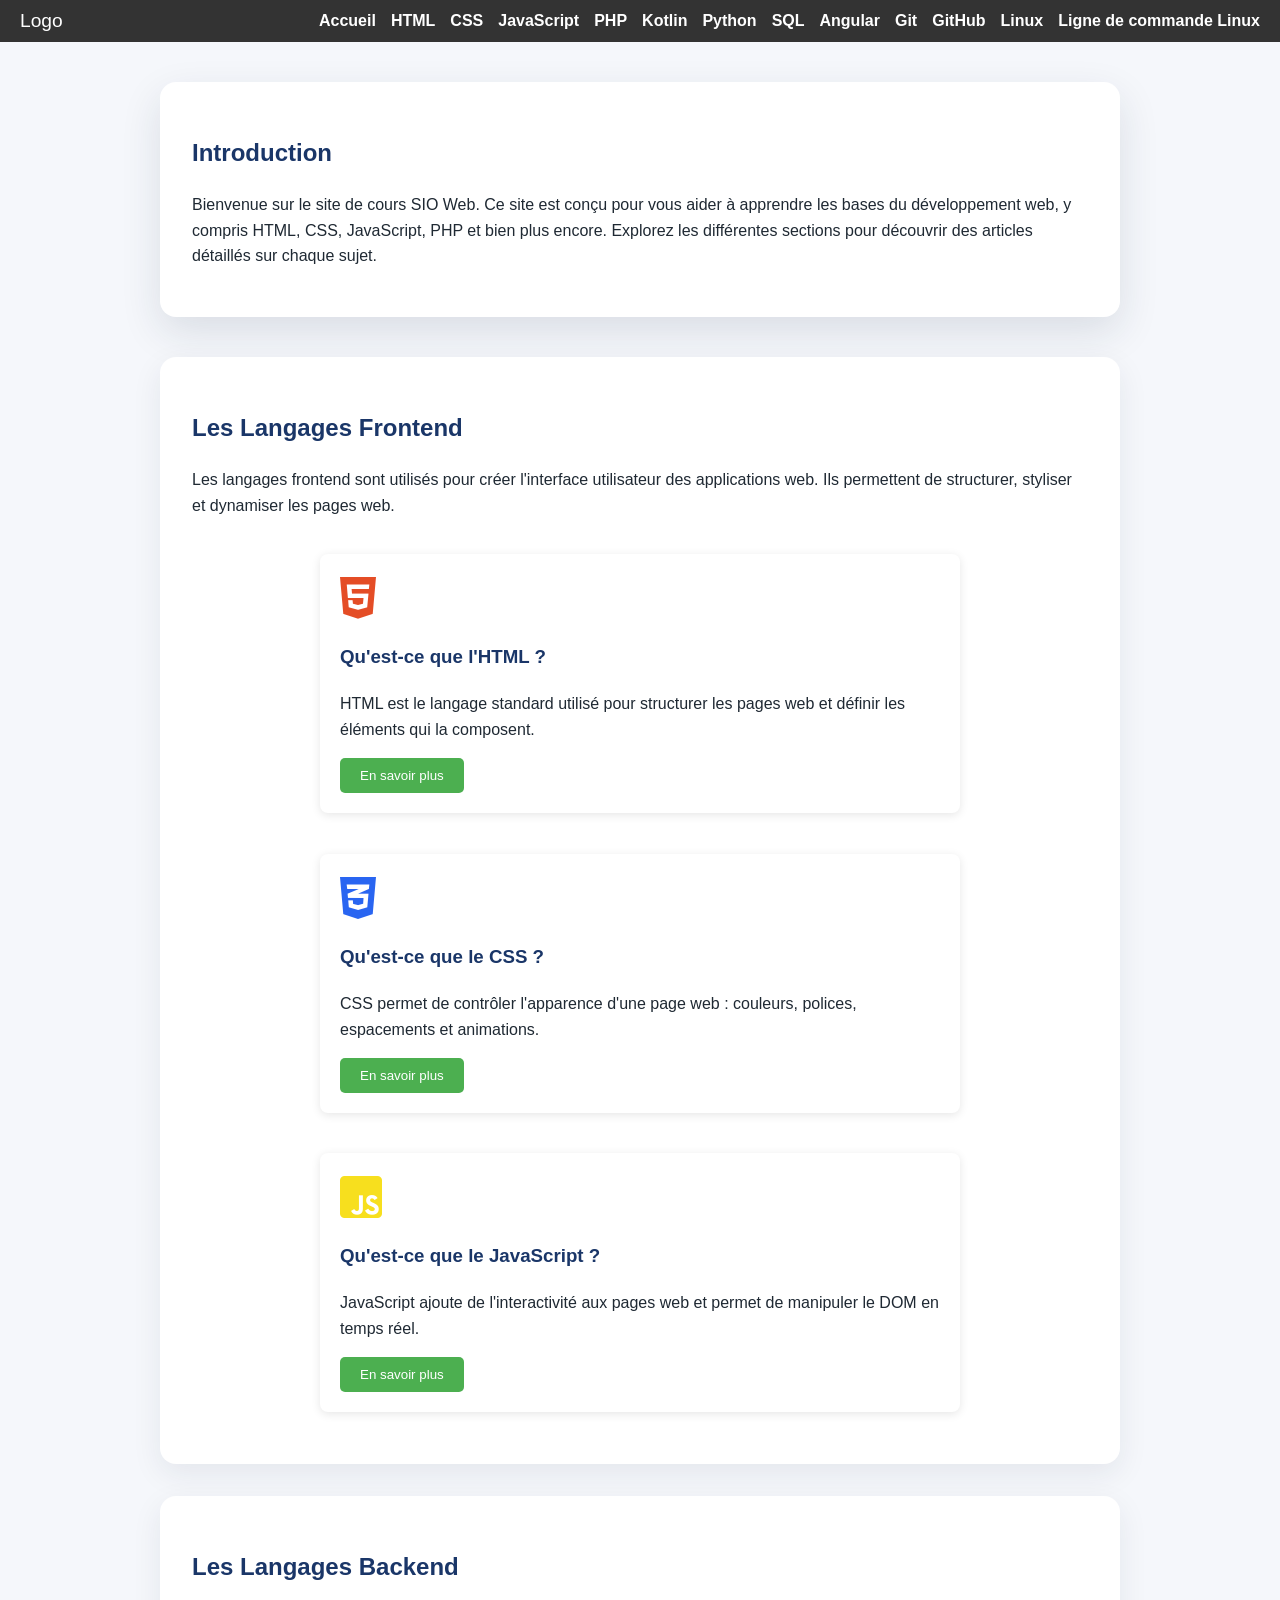
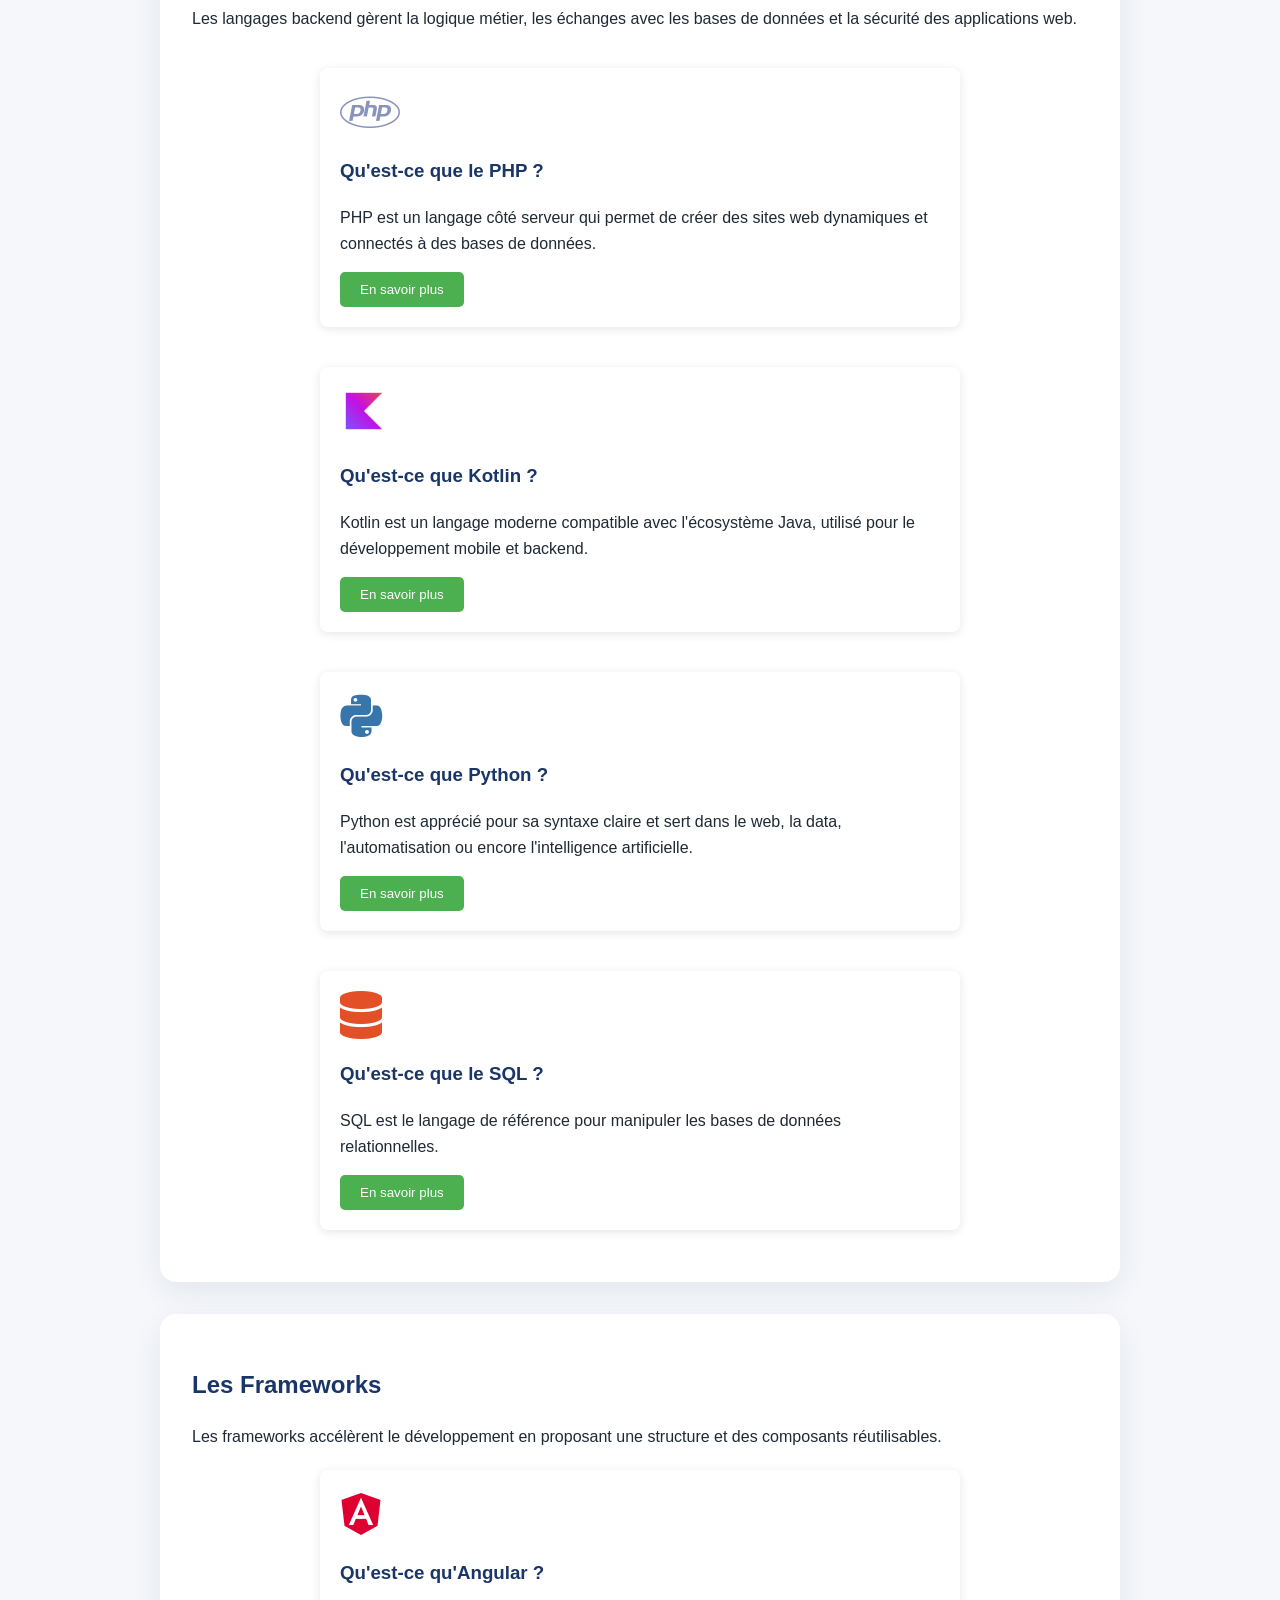
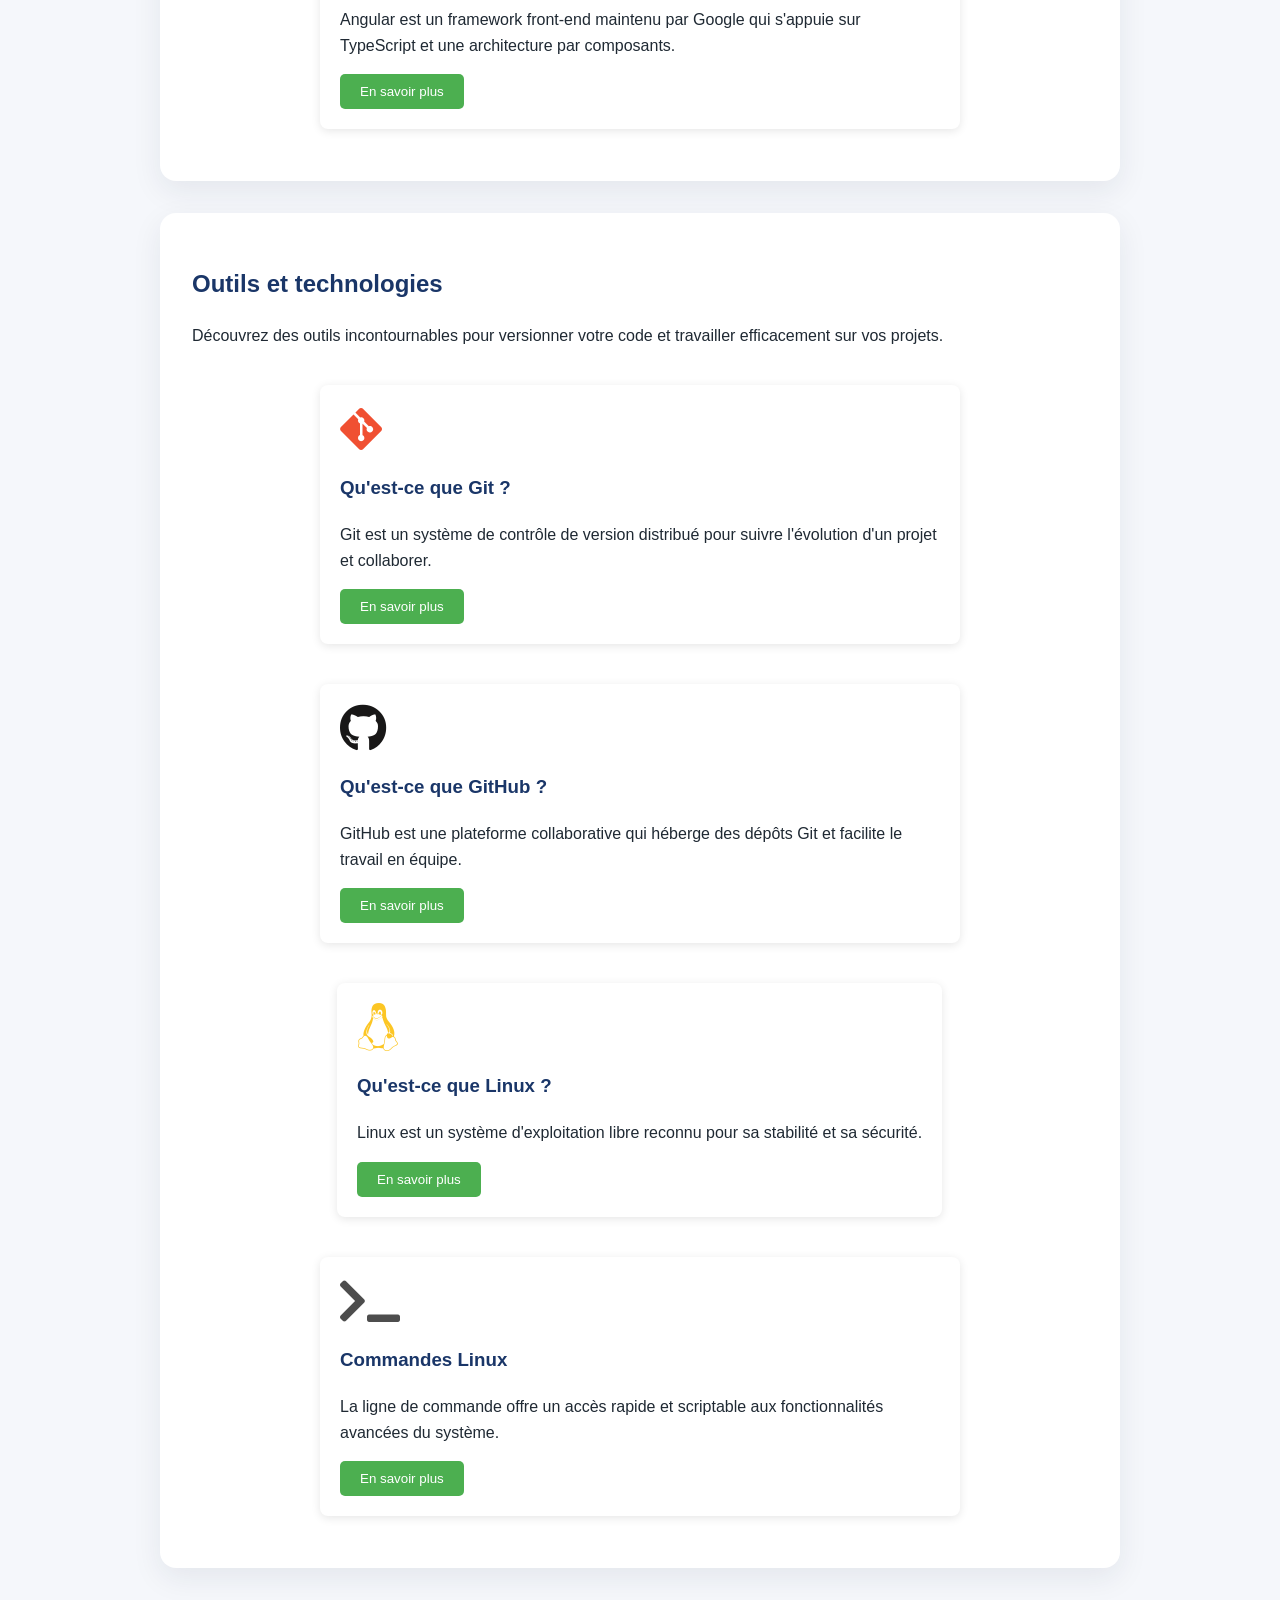
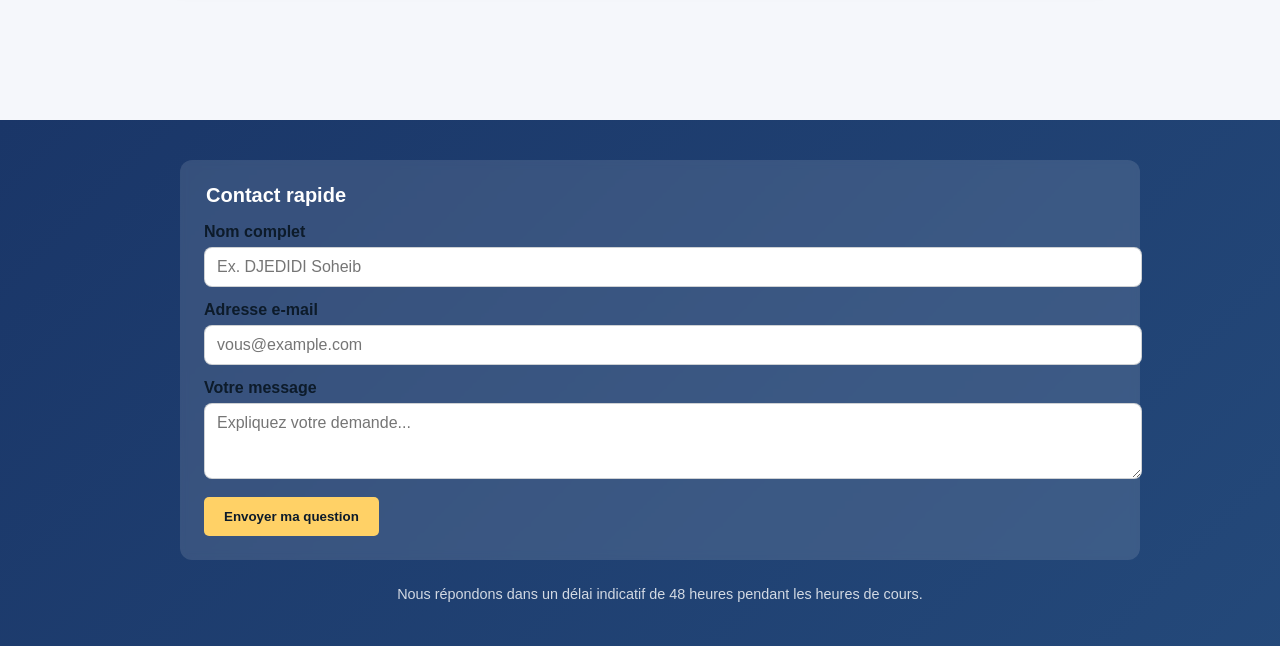
==== index.html @ b5a5aa94 "Add files via upload" ====
<!DOCTYPE html>

<html lang="fr">
  <head>
    <!-- commentaires en html : avec win CTRL + / en linux CTRL+SHIFT+/ (/ à droite de la barre d'espace)-->
    <!--
    le header: 
    Ce composant représente l'en-tête principal de l'application. 
    Il inclut généralement le logo, la navigation principale, et éventuellement des actions utilisateur 
    telles que la connexion ou l'accès au profil. 
    Utilisez ce composant pour afficher les éléments de navigation globaux et renforcer l'identité visuelle de l'application.
-->

    <!--
    <meta charset="UTF-8" /> :
    Définit l'encodage des caractères du document en UTF-8, ce qui permet d'afficher correctement les caractères spéciaux et internationaux.
-->

    <!--
    <meta name="viewport" content="width=device-width, initial-scale=1.0" /> :
    Permet d'assurer que la page s'affiche correctement sur tous les appareils (responsive design) 
    en adaptant la largeur de la page à celle de l'écran de l'utilisateur.
-->
    <meta charset="UTF-8" />
    <meta name="viewport" content="width=device-width, initial-scale=1.0" />
    <link
      rel="shortcut icon"
      href="img/etudiant-diplome-64.png"
      type="image/x-icon"
    />
    <link
      rel="stylesheet"
      href="https://cdnjs.cloudflare.com/ajax/libs/font-awesome/5.15.4/css/all.min.css"
      integrity="sha512-1ycn6IcaQQ40/MKBW2W4Rhis/DbILU74C1vSrLJxCq57o941Ym01SwNsOMqvEBFlcgUa6xLiPY/NS5R+E6ztJQ=="
      crossorigin="anonymous"
      referrerpolicy="no-referrer"
    />
    <!--
      <link rel="stylesheet" href="style.css" /> :
      Lien vers la feuille de style CSS externe qui contient les styles pour la mise en page et l'apparence du site.
      Cela permet de séparer le contenu HTML de la présentation visuelle.-->
    <link rel="stylesheet" href="css/Global.css" />
    <title>COURS SIO WEB | Éléments technique du BTS SIO</title>
  </head>
  <body>
    <!--
      Le header (<header>) est la section d'en-tête de la page.
      Il contient généralement le titre principal, le logo, et la navigation principale du site.
      Ici, il accueille le titre "Bienvenue sur le site de cours" et le menu de navigation.
    -->
    <header>
      <!--
        La balise <nav> est utilisée pour définir une section de navigation dans le document.
        Elle contient des liens vers les différentes sections du site.
        Ici, elle inclut un logo, un menu de navigation et un menu burger pour les écrans plus petits.-->
      <nav>
        <!--
          La div avec la classe "logo" représente le logo du site.
          Elle peut contenir une image ou du texte qui sert d'identité visuelle pour le site.
          class :
          En CSS, une classe est un sélecteur qui permet d'appliquer des styles à un ou plusieurs éléments HTML portant une même classe. La classe est définie dans le CSS avec un point (.) suivi du nom de la classe.
          id :
          Un identifiant (id) est un sélecteur unique qui permet de cibler un élément HTML spécifique. Contrairement à une classe, un id doit être unique dans le document et est défini dans le CSS avec un dièse (#) suivi du nom de l'id.
          -->
        <div class="logo">Logo</div>
        <div class="menu" id="menu">
          <a href="index.html">Accueil</a>
          <a href="pages/html.html">HTML</a>
          <a href="pages/css.html">CSS</a>
          <a href="pages/javascript.html">JavaScript</a>
          <a href="pages/php.html">PHP</a>
          <a href="pages/kotlin.html">Kotlin</a>
          <a href="pages/python.html">Python</a>
          <a href="pages/sql.html">SQL</a>
          <a href="pages/angular.html">Angular</a>
          <a href="pages/git.html">Git</a>
          <a href="pages/github.html">GitHub</a>
          <a href="pages/linux.html">Linux</a>
          <a href="pages/linux_command_line.html">Ligne de commande Linux</a>
        </div>

        <!--
          La div avec la classe "burger" représente le menu burger, qui est un élément de navigation compact pour les écrans plus petits.

          arial-label="Menu" :
          Attribut utilisé pour fournir une description accessible du menu burger aux technologies d'assistance, comme les lecteurs d'écran.

          aria-expanded="false" : Indique si le menu burger est actuellement ouvert ou fermé.
          role="button" : Indique que cet élément agit comme un bouton interactif.
          tabindex="0" : Permet à l'élément d'être focalisé par le clavier, rendant le menu accessible aux utilisateurs de claviers.
          Ces attributs améliorent l'accessibilité du menu burger pour les utilisateurs de technologies d'assistance.
          -->
        <div
          class="burger"
          id="burger"
          aria-label="Menu"
          aria-expanded="false"
          role="button"
          tabindex="0"
        >
          <!--
            Les <div> à l'intérieur de la classe "burger" représentent les trois barres du menu burger.
            Elles sont stylisées pour ressembler à un hamburger.-->
          <div></div>
          <div></div>
          <div></div>
        </div>
      </nav>
    </header>

    <!--
      Le main (<main>) est la section principale du contenu de la page.
    -->
    <main>
      <div class="content-wrapper">
        <section class="page-intro">
          <h1>Introduction</h1>
          <p>
            Bienvenue sur le site de cours SIO Web. Ce site est conçu pour vous
            aider à apprendre les bases du développement web, y compris HTML,
            CSS, JavaScript, PHP et bien plus encore. Explorez les différentes
            sections pour découvrir des articles détaillés sur chaque sujet.
          </p>
        </section>
        <section class="page-section">
          <h2>Les Langages Frontend</h2>
          <p>
            Les langages frontend sont utilisés pour créer l'interface
            utilisateur des applications web. Ils permettent de structurer,
            styliser et dynamiser les pages web.
          </p>
          <div class="d-flex wrap">
            <article>
              <i class="fab fa-html5 htmlColor icon"></i>
              <h3>Qu'est-ce que l'HTML&nbsp;?</h3>
              <p>
                HTML est le langage standard utilisé pour structurer les pages
                web et définir les éléments qui la composent.
              </p>
              <button><a href="pages/html.html">En savoir plus</a></button>
            </article>
            <article>
              <i class="fab fa-css3-alt cssColor icon"></i>
              <h3>Qu'est-ce que le CSS&nbsp;?</h3>
              <p>
                CSS permet de contrôler l'apparence d'une page web : couleurs,
                polices, espacements et animations.
              </p>
              <button><a href="pages/css.html">En savoir plus</a></button>
            </article>
            <article>
              <i class="fab fa-js-square jsColor icon"></i>
              <h3>Qu'est-ce que le JavaScript&nbsp;?</h3>
              <p>
                JavaScript ajoute de l'interactivité aux pages web et permet de
                manipuler le DOM en temps réel.
              </p>
              <button><a href="pages/javascript.html">En savoir plus</a></button>
            </article>
          </div>
        </section>
        <section class="page-section">
          <h2>Les Langages Backend</h2>
          <p>
            Les langages backend gèrent la logique métier, les échanges avec les
            bases de données et la sécurité des applications web.
          </p>
          <div class="d-flex wrap">
            <article>
              <i class="fab fa-php phpColor icon"></i>
              <h3>Qu'est-ce que le PHP&nbsp;?</h3>
              <p>
                PHP est un langage côté serveur qui permet de créer des sites web
                dynamiques et connectés à des bases de données.
              </p>
              <button><a href="pages/php.html">En savoir plus</a></button>
            </article>
            <article>
              <img src="img/Kotlin.png" alt="Logo Kotlin" class="kotlinLogo" />
              <h3>Qu'est-ce que Kotlin&nbsp;?</h3>
              <p>
                Kotlin est un langage moderne compatible avec l'écosystème Java,
                utilisé pour le développement mobile et backend.
              </p>
              <button><a href="pages/kotlin.html">En savoir plus</a></button>
            </article>
            <article>
              <i class="fab fa-python pythonColor icon"></i>
              <h3>Qu'est-ce que Python&nbsp;?</h3>
              <p>
                Python est apprécié pour sa syntaxe claire et sert dans le web,
                la data, l'automatisation ou encore l'intelligence artificielle.
              </p>
              <button><a href="pages/python.html">En savoir plus</a></button>
            </article>
            <article>
              <i class="fas fa-database sqlColor icon"></i>
              <h3>Qu'est-ce que le SQL&nbsp;?</h3>
              <p>
                SQL est le langage de référence pour manipuler les bases de
                données relationnelles.
              </p>
              <button><a href="pages/sql.html">En savoir plus</a></button>
            </article>
          </div>
        </section>
        <section class="page-section">
          <h2>Les Frameworks</h2>
          <p>
            Les frameworks accélèrent le développement en proposant une
            structure et des composants réutilisables.
          </p>
          <article>
            <i class="fab fa-angular angularColor icon"></i>
            <h3>Qu'est-ce qu'Angular&nbsp;?</h3>
            <p>
              Angular est un framework front-end maintenu par Google qui
              s'appuie sur TypeScript et une architecture par composants.
            </p>
            <button><a href="pages/angular.html">En savoir plus</a></button>
          </article>
        </section>
        <section class="page-section">
          <h2>Outils et technologies</h2>
          <p>
            Découvrez des outils incontournables pour versionner votre code et
            travailler efficacement sur vos projets.
          </p>
          <div class="d-flex wrap">
            <article>
              <i class="fab fa-git-alt gitColor icon"></i>
              <h3>Qu'est-ce que Git&nbsp;?</h3>
              <p>
                Git est un système de contrôle de version distribué pour suivre
                l'évolution d'un projet et collaborer.
              </p>
              <button><a href="pages/git.html">En savoir plus</a></button>
            </article>
            <article>
              <i class="fab fa-github githubColor icon"></i>
              <h3>Qu'est-ce que GitHub&nbsp;?</h3>
              <p>
                GitHub est une plateforme collaborative qui héberge des dépôts
                Git et facilite le travail en équipe.
              </p>
              <button><a href="pages/github.html">En savoir plus</a></button>
            </article>
            <article>
              <i class="fab fa-linux linuxColor icon"></i>
              <h3>Qu'est-ce que Linux&nbsp;?</h3>
              <p>
                Linux est un système d'exploitation libre reconnu pour sa
                stabilité et sa sécurité.
              </p>
              <button><a href="pages/linux.html">En savoir plus</a></button>
            </article>
            <article>
              <i class="fas fa-terminal terminalColor icon"></i>
              <h3>Commandes Linux</h3>
              <p>
                La ligne de commande offre un accès rapide et scriptable aux
                fonctionnalités avancées du système.
              </p>
              <button><a href="pages/linux_command_line.html">En savoir plus</a></button>
            </article>
          </div>
        </section>
      </div>
    </main>
    <!--
      Le footer (<footer>) est la section de pied de page de la page.
      Il contient généralement des informations supplémentaires comme les droits d'auteur, les liens vers les politiques de confidentialité, etc.
      Ici, il affiche un message de droits d'auteur.
    -->
    <footer class="site-footer" id="contact">
      <div class="footer-content">
        <form class="footer-form" method="post" action="#contact">
          <fieldset>
            <legend>Contact rapide</legend>
            <label for="footer-name">Nom complet</label>
            <input type="text" id="footer-name" name="full-name" required placeholder="Ex. DJEDIDI Soheib" />
            <label for="footer-email">Adresse e-mail</label>
            <input type="email" id="footer-email" name="email" required placeholder="vous@example.com" />
            <label for="footer-message">Votre message</label>
            <textarea id="footer-message" name="message" rows="3" required placeholder="Expliquez votre demande..."></textarea>
            <button type="submit">Envoyer ma question</button>
          </fieldset>
        </form>
        <p class="form-guidance">Nous répondons dans un délai indicatif de 48&nbsp;heures pendant les heures de cours.</p>
      </div>
    </footer>
    <!-- script en bas de page aprés le footer-->
    <script src="js/main.js"></script>
  </body>
</html>
---- css/Global.css ----
/* Styles globaux */
body {
  margin: 0;
  padding: 0;
  font-family: "Open Sans", Arial, sans-serif;
  background-color: #f5f7fb;
  color: #1f2933;
}

h1,
h2,
h3,
h4,
h5,
h6 {
  font-family: "Poppins", "Segoe UI", sans-serif;
  color: #1a3668;
}

p,
li,
label,
input,
textarea,
button {
  font-family: "Open Sans", Arial, sans-serif;
}
/* En-tête */
/* nav */
/* Barre de navigation */
nav {
  background-color: #333;
  display: flex;
  justify-content: space-between;
  align-items: center;
  padding: 10px 20px;
  box-shadow: 0 4px 8px rgba(0, 0, 0, 0.1);
}

/* Logo ou titre */
.logo {
  color: white;
  font-size: 1.2em;
}

/* Menu */
.menu {
  display: flex;
  gap: 15px;
}

.menu a {
  color: white;
  text-decoration: none;
  font-weight: 600;
  transition: color 0.3s ease;
}

.menu a:hover,
.menu a:focus {
  color: #ffd166;
}

/* Menu burger */
.burger {
  display: none;
  flex-direction: column;
  cursor: pointer;
}

.burger div {
  width: 25px;
  height: 3px;
  background-color: white;
  margin: 4px 0;
}

/* Styles mobiles */
@media (max-width: 1000px) {
  /* cacher le menu horizontal */
  .menu {
    display: none;
    flex-direction: column;
    background-color: #444;
    position: absolute;
    top: 60px;
    right: 20px;
    width: 200px;
    padding: 10px;
    z-index: 1;
  }

  /* afficher le menu quand ouvert */
  .menu.show {
    display: flex;
  }

  /* Afficher le burger */
  .burger {
    display: flex;
  }
}
/* Styles pour le contenu principal dans le*/
main {
  padding: 40px 20px 60px;
  background-color: #f5f7fb;
  line-height: 1.6;
}

main .content-wrapper {
  max-width: 960px;
  margin: 0 auto;
}
/* 
    Les articles sont initialement déplacés vers la gauche et transparents.
    La transition permet un effet de fade-in et de glissement lors de l'ajout de la classe fade-in.
    will-change optimise les performances pour les propriétés transform et opacity.
*/
article {
  /* fait entrer les articles par la gauche */
  transform: translateX(-100%);
  opacity: 0;
  transition: transform 0.8s cubic-bezier(0.77, 0, 0.175, 1), opacity 0.8s;
  will-change: transform, opacity;
}

article.fade-in {
  transform: translateX(0);
  opacity: 1;
}
article {
  padding: 20px;
  background-color: white;
  border-radius: 8px;
  box-shadow: 0 2px 10px rgba(0, 0, 0, 0.1);
  margin: 20px auto;
  max-width: 600px;
}
/* class pour le conteneur flexible (parent) pour les articles */
.d-flex {
  display: flex;
  justify-content: space-between;
  align-items: center;
}
/* wrap articles : permet de les aligner en colonnes sur les petits écrans. class combiné avec .d-flex */
.wrap {
  flex-wrap: wrap;
}
/* class pour les boutons */
button {
  background-color: #4caf50;
  color: white;
  border: none;
  padding: 10px 20px;
  border-radius: 5px;
  cursor: pointer;
  transition: background-color 0.3s ease;
}
button a {
  color: white;
  text-decoration: none;
}
/* couleur des icônes */
.htmlColor {
  color: #e44d26;
}
.cssColor {
  color: #2965f1;
}
.jsColor {
  color: #f7df1e;
}
.phpColor {
  color: #8993be;
}
.kotlinColor {
  color: #0095d5;
}
.pythonColor {
  color: #3776ab;
}
.gitColor {
  color: #f05032;
}
.githubColor {
  color: #181717;
}
.sqlColor {
  color: #e34f26;
}
.linuxColor {
  color: #fcc624;
}
.terminalColor {
  color: #4d4d4d;
}
.angularColor {
  color: #dd0031;
}
/* class pour les tailles d'icônes */
.icon {
  font-size: 3rem;
}
.icon-small {
  font-size: 16px;
}
.icon-large {
  font-size: 32px;
}
/* class pour les logos */
.kotlinLogo {
  width: 3rem;
  height: auto;
}
/* class pour le pied de page */
footer {
  text-align: center;
  padding: 10px;
  background-color: #f1f1f1;
  bottom: 0;
  width: 100%;
}

.site-footer {
  background: linear-gradient(135deg, #1a3668, #24497a);
  color: #fff;
  padding: 40px 20px;
  margin-top: 60px;
}

.site-footer .footer-content {
  max-width: 960px;
  margin: 0 auto;
  display: grid;
  gap: 24px;
}

.site-footer p {
  margin: 0;
  line-height: 1.5;
}

.footer-form {
  background-color: rgba(255, 255, 255, 0.12);
  border-radius: 12px;
  padding: 24px;
  backdrop-filter: blur(4px);
  text-align: left;
}

.footer-form fieldset {
  border: none;
  margin: 0;
  padding: 0;
}

.footer-form legend {
  font-size: 1.25rem;
  margin-bottom: 16px;
  font-weight: 600;
}

.footer-form label {
  display: block;
  font-weight: 600;
  margin-bottom: 6px;
  color: #0d1b2a;
}

.footer-form input,
.footer-form textarea {
  width: 100%;
  padding: 10px 12px;
  border: 1px solid rgba(13, 27, 42, 0.2);
  border-radius: 8px;
  font-size: 1rem;
  margin-bottom: 14px;
  transition: border-color 0.3s ease, box-shadow 0.3s ease;
}

.footer-form input:focus,
.footer-form textarea:focus {
  border-color: #ffd166;
  outline: none;
  box-shadow: 0 0 0 3px rgba(255, 209, 102, 0.35);
}

.footer-form button {
  background-color: #ffd166;
  color: #0d1b2a;
  font-weight: 700;
  padding: 12px 20px;
}

.footer-form button:hover,
.footer-form button:focus {
  background-color: #ffe39a;
}

.form-guidance {
  font-size: 0.9rem;
  color: rgba(255, 255, 255, 0.8);
}

.page-intro {
  background-color: #ffffff;
  border-radius: 16px;
  padding: 32px;
  box-shadow: 0 15px 40px rgba(23, 38, 64, 0.12);
  margin-bottom: 40px;
}

.page-section {
  background-color: #ffffff;
  border-radius: 16px;
  padding: 32px;
  box-shadow: 0 10px 30px rgba(23, 38, 64, 0.08);
  margin-bottom: 32px;
}

.page-section ul {
  padding-left: 20px;
}

.page-section li {
  margin-bottom: 8px;
}
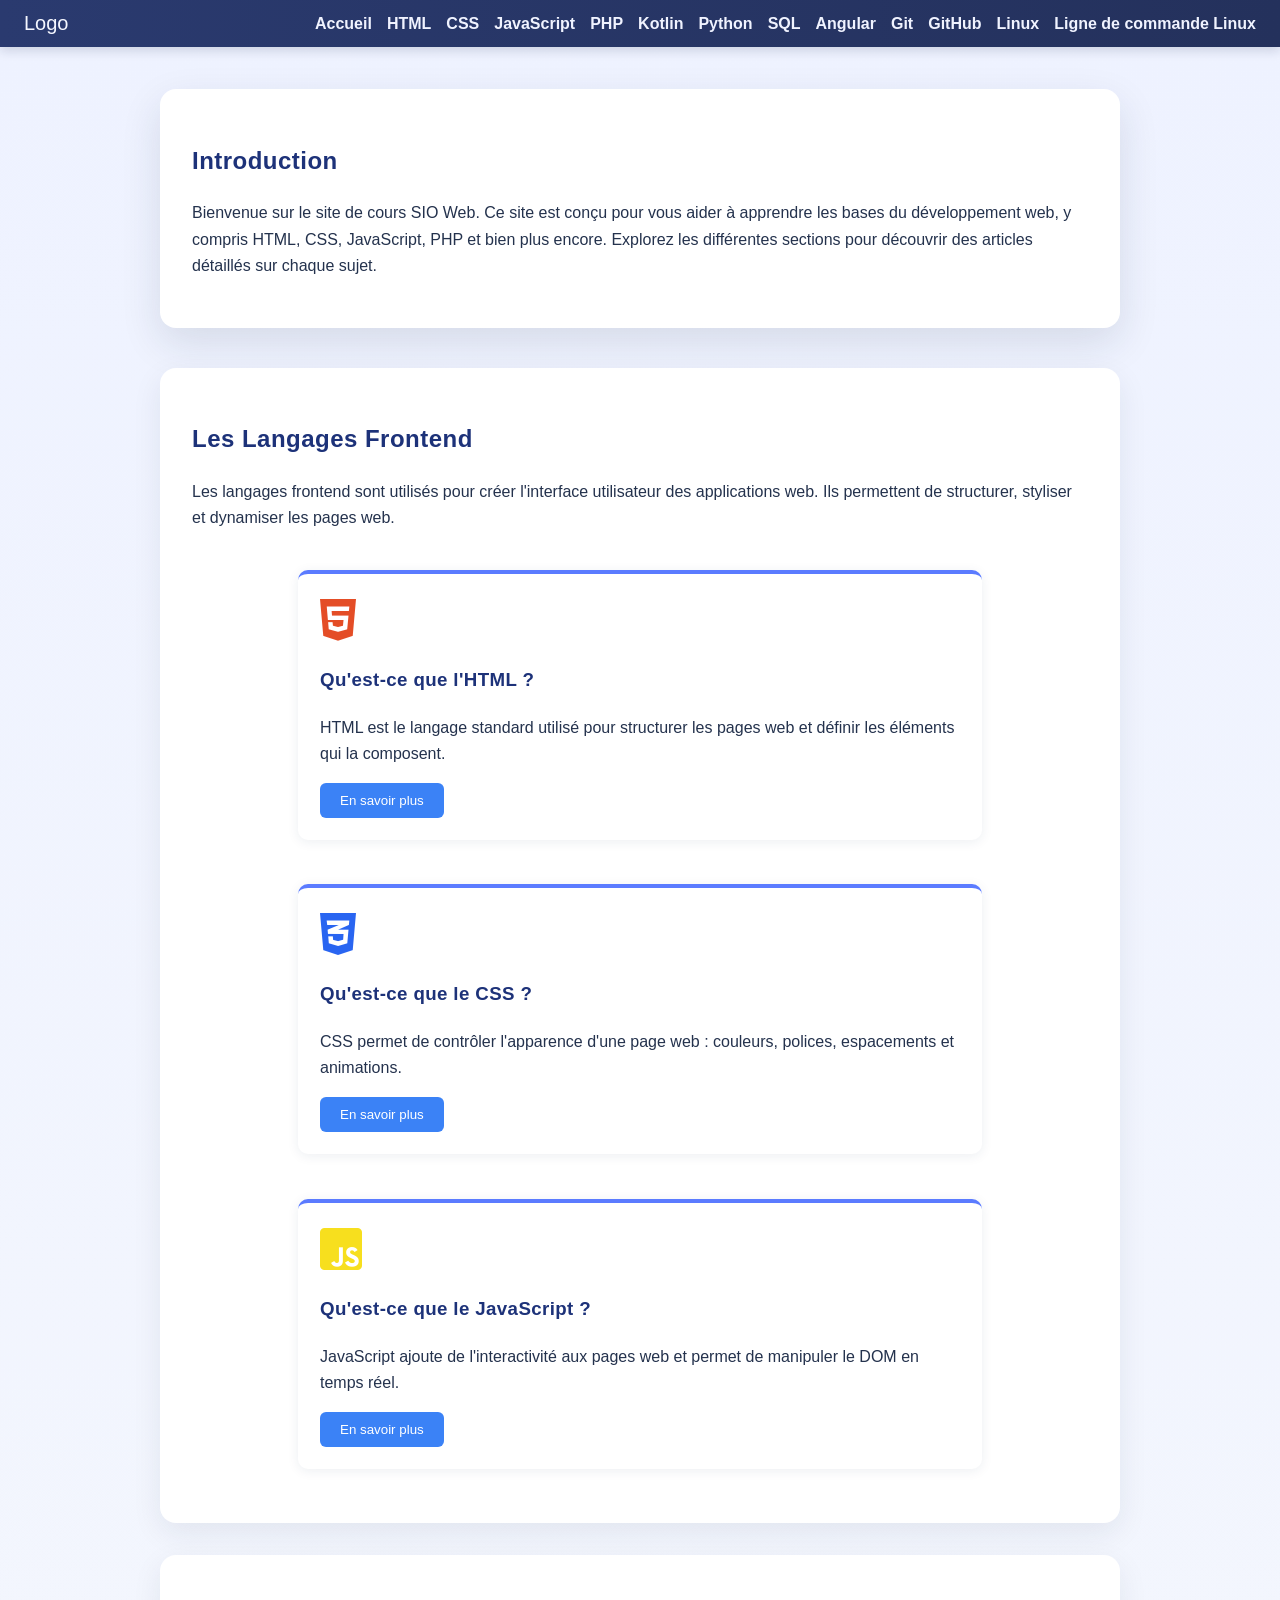
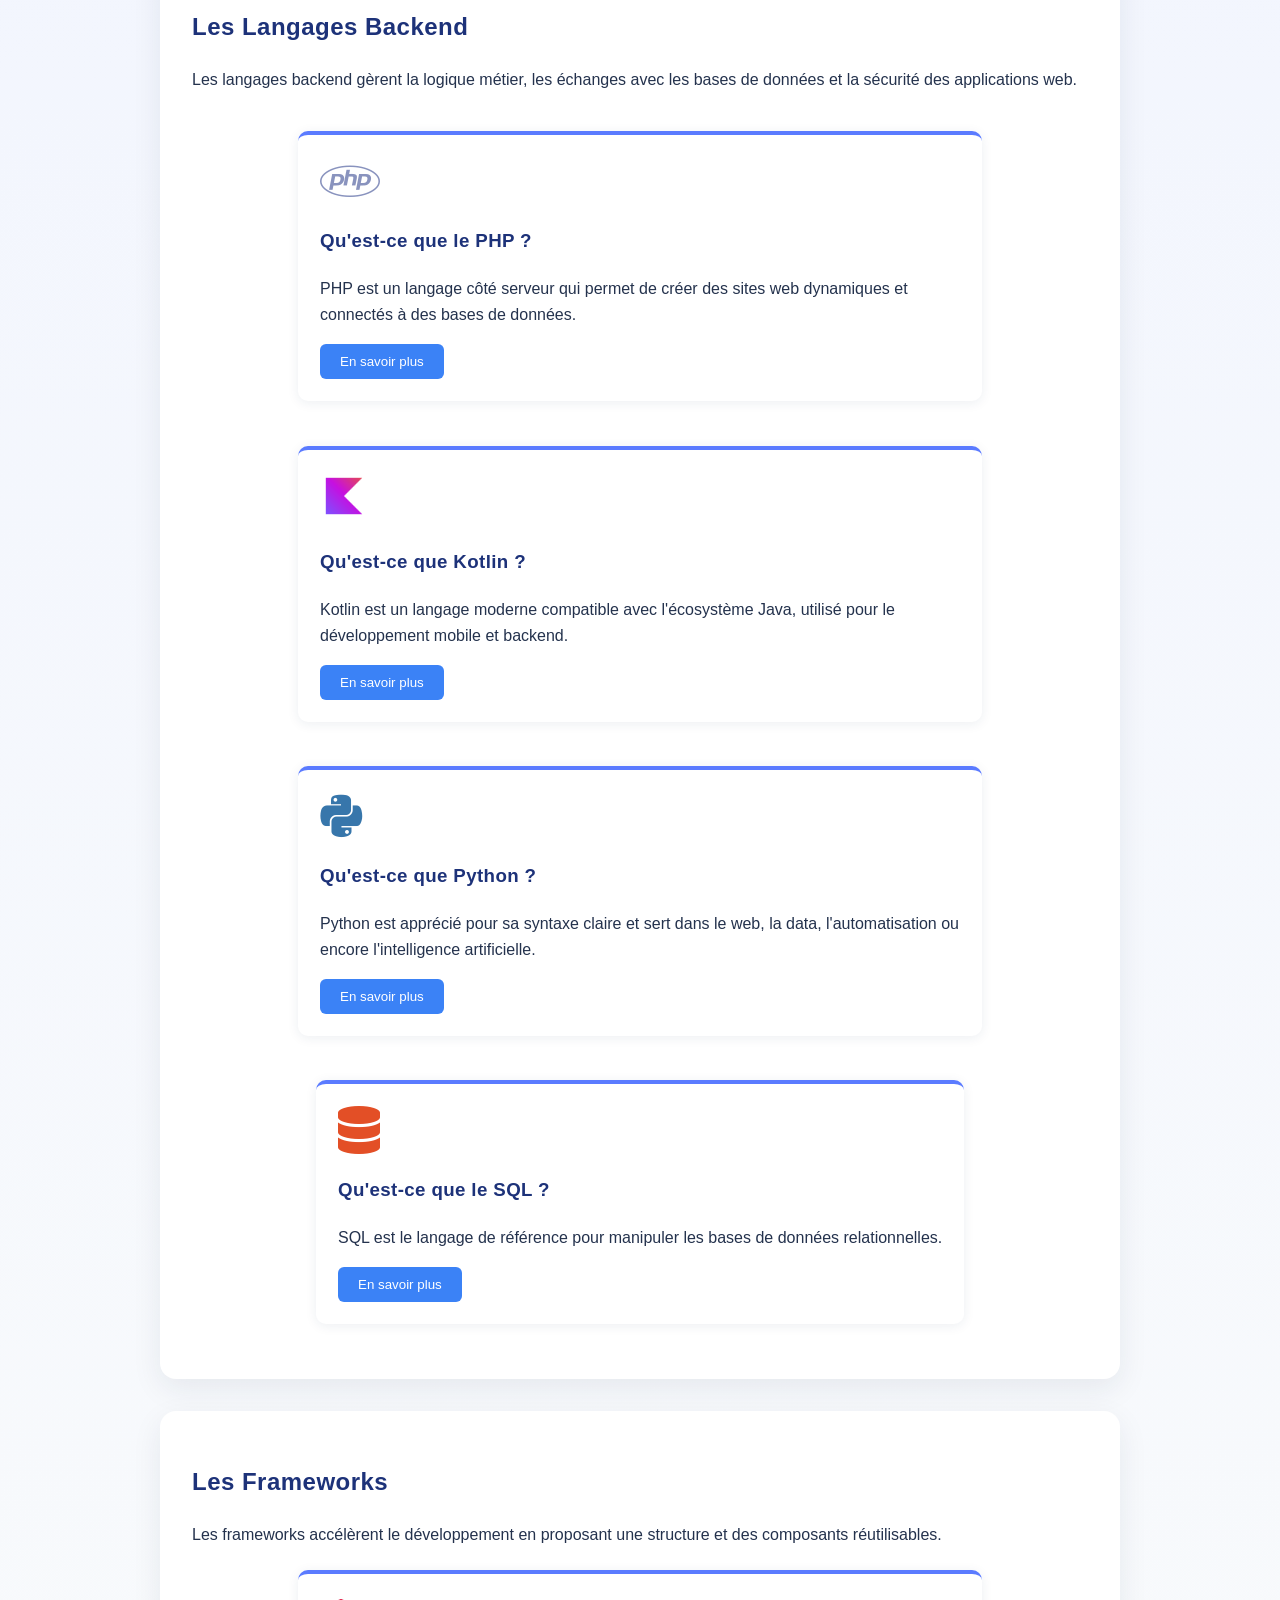
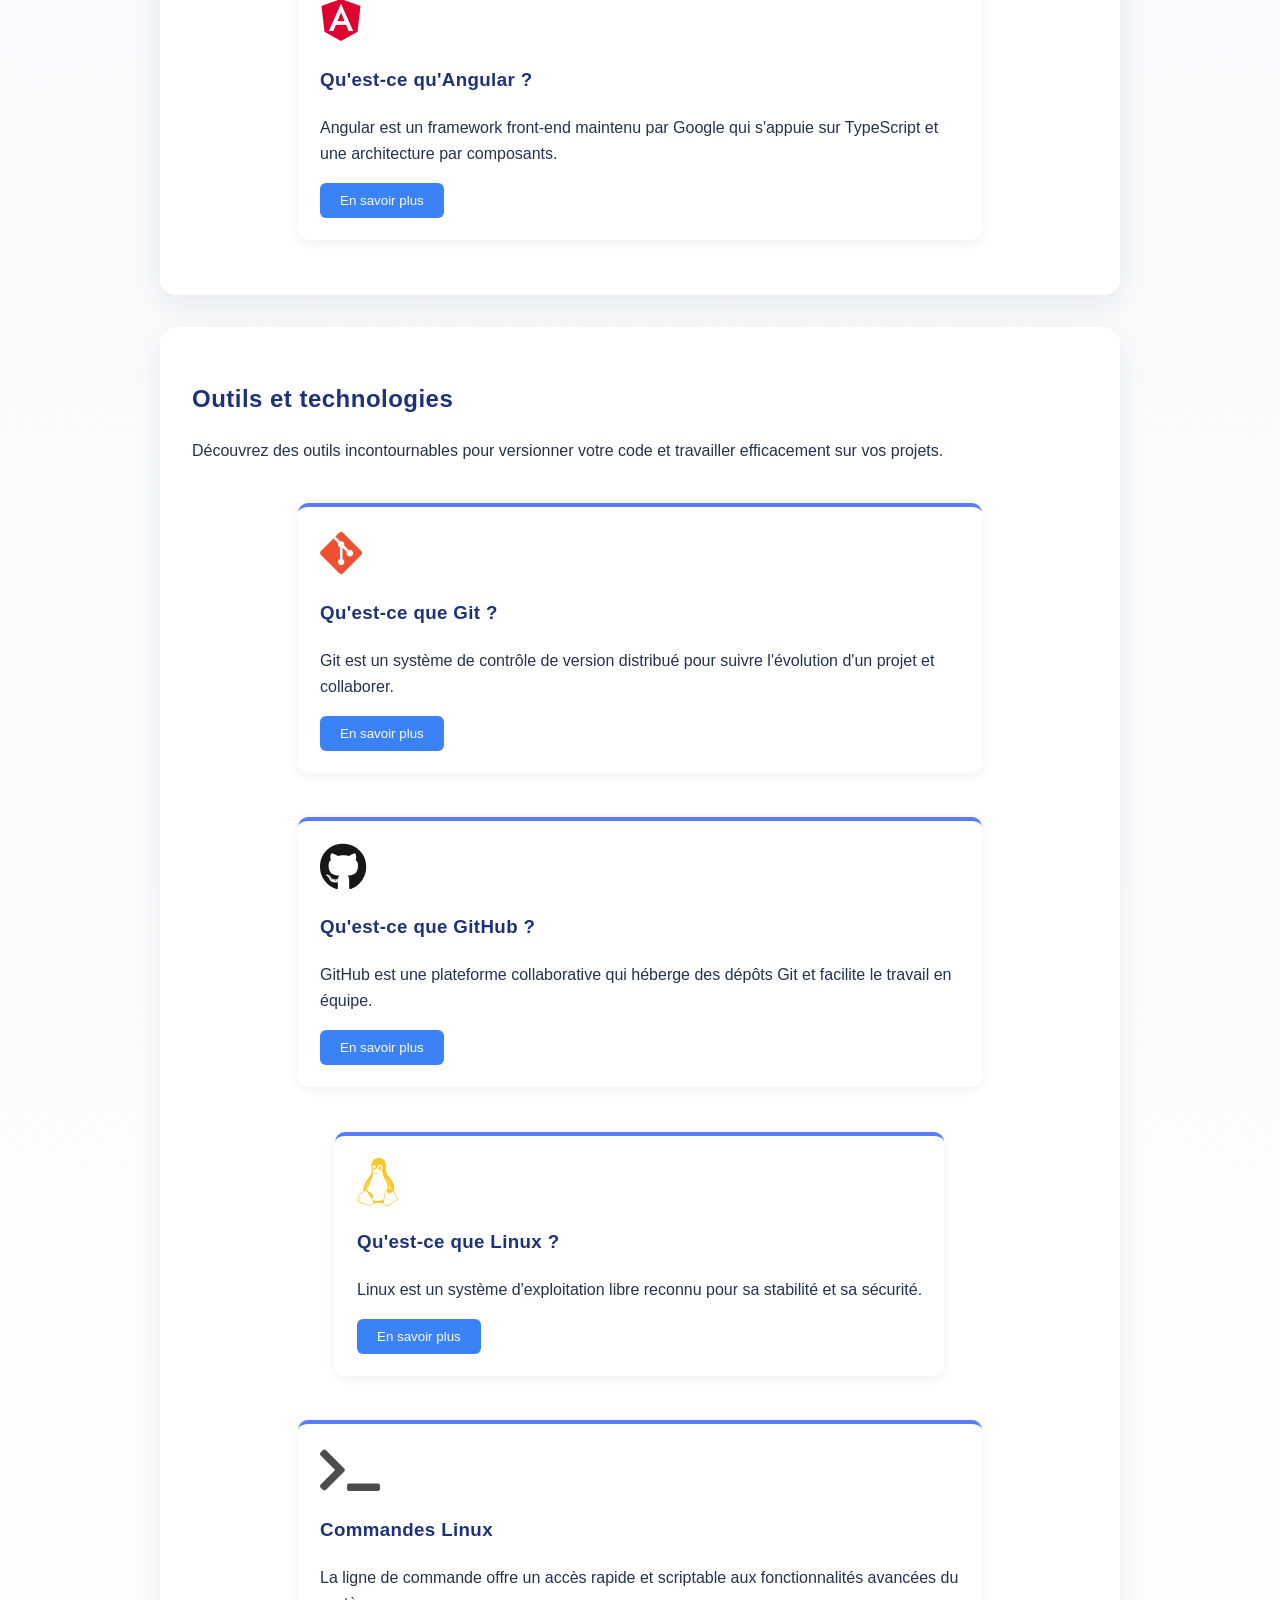
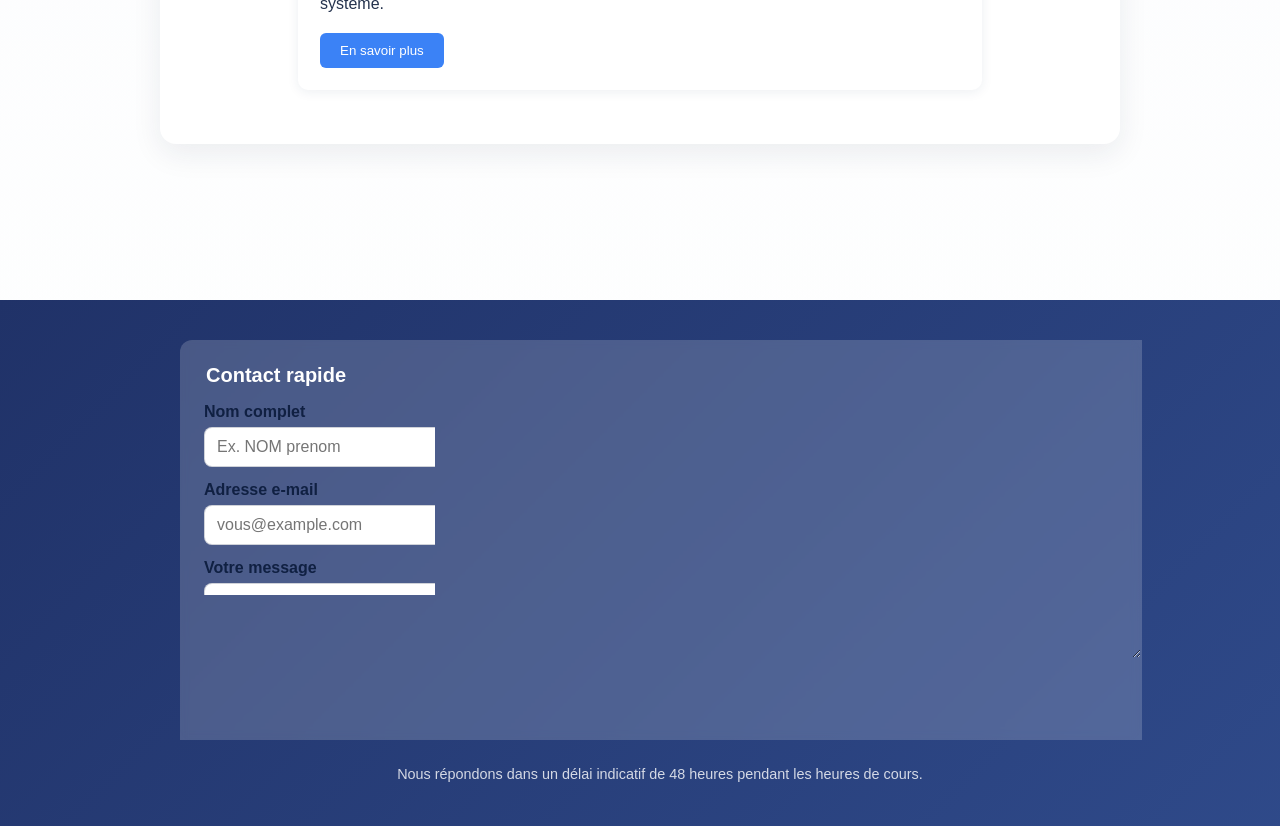
==== commit 11bf1f07: "Update contact form name placeholders" ====
--- a/index.html
+++ b/index.html
@@ -278,7 +278,7 @@
           <fieldset>
             <legend>Contact rapide</legend>
             <label for="footer-name">Nom complet</label>
-            <input type="text" id="footer-name" name="full-name" required placeholder="Ex. DJEDIDI Soheib" />
+            <input type="text" id="footer-name" name="full-name" required placeholder="Ex. NOM prenom" />
             <label for="footer-email">Adresse e-mail</label>
             <input type="email" id="footer-email" name="email" required placeholder="vous@example.com" />
             <label for="footer-message">Votre message</label>
--- a/css/Global.css
+++ b/css/Global.css
@@ -1,10 +1,10 @@
-/* Styles globaux */
+/* Styles globaux */
 body {
   margin: 0;
   padding: 0;
-  font-family: "Open Sans", Arial, sans-serif;
-  background-color: #f5f7fb;
-  color: #1f2933;
+  font-family: "Nunito", "Open Sans", Arial, sans-serif;
+  background: linear-gradient(180deg, #eef2ff 0%, #f8fafc 60%, #ffffff 100%);
+  color: #24324d;
 }
 
 h1,
@@ -13,8 +13,9 @@
 h4,
 h5,
 h6 {
-  font-family: "Poppins", "Segoe UI", sans-serif;
-  color: #1a3668;
+  font-family: "Montserrat", "Poppins", "Segoe UI", sans-serif;
+  color: #1d3279;
+  letter-spacing: 0.02em;
 }
 
 p,
@@ -23,196 +24,204 @@
 input,
 textarea,
 button {
-  font-family: "Open Sans", Arial, sans-serif;
-}
-/* En-tête */
-/* nav */
-/* Barre de navigation */
+  font-family: "Nunito", "Open Sans", Arial, sans-serif;
+}
+/* En-tête */
+/* nav */
+/* Barre de navigation */
 nav {
-  background-color: #333;
+  background: linear-gradient(90deg, #2a3a6f 0%, #24315c 100%);
   display: flex;
   justify-content: space-between;
   align-items: center;
-  padding: 10px 20px;
-  box-shadow: 0 4px 8px rgba(0, 0, 0, 0.1);
-}
-
-/* Logo ou titre */
-.logo {
-  color: white;
-  font-size: 1.2em;
-}
-
-/* Menu */
-.menu {
-  display: flex;
-  gap: 15px;
-}
-
+  padding: 12px 24px;
+  box-shadow: 0 4px 10px rgba(18, 32, 70, 0.15);
+}
+
+/* Logo ou titre */
+.logo {
+  color: #f5f7ff;
+  font-size: 1.25em;
+}
+
+/* Menu */
+.menu {
+  display: flex;
+  gap: 15px;
+}
+
 .menu a {
-  color: white;
+  color: #f0f3ff;
   text-decoration: none;
   font-weight: 600;
-  transition: color 0.3s ease;
+  transition: color 0.3s ease, text-shadow 0.3s ease;
 }
 
 .menu a:hover,
 .menu a:focus {
-  color: #ffd166;
-}
-
-/* Menu burger */
-.burger {
-  display: none;
-  flex-direction: column;
-  cursor: pointer;
-}
-
-.burger div {
-  width: 25px;
-  height: 3px;
-  background-color: white;
-  margin: 4px 0;
-}
-
-/* Styles mobiles */
-@media (max-width: 1000px) {
-  /* cacher le menu horizontal */
-  .menu {
-    display: none;
-    flex-direction: column;
-    background-color: #444;
-    position: absolute;
-    top: 60px;
-    right: 20px;
-    width: 200px;
-    padding: 10px;
-    z-index: 1;
-  }
-
-  /* afficher le menu quand ouvert */
-  .menu.show {
-    display: flex;
-  }
-
-  /* Afficher le burger */
-  .burger {
-    display: flex;
-  }
-}
-/* Styles pour le contenu principal dans le*/
+  color: #ffe066;
+  text-shadow: 0 1px 4px rgba(255, 224, 102, 0.5);
+}
+
+/* Menu burger */
+.burger {
+  display: none;
+  flex-direction: column;
+  cursor: pointer;
+}
+
+.burger div {
+  width: 25px;
+  height: 3px;
+  background-color: #f5f7ff;
+  margin: 4px 0;
+  border-radius: 2px;
+}
+
+/* Styles mobiles */
+@media (max-width: 1000px) {
+  /* cacher le menu horizontal */
+  .menu {
+    display: none;
+    flex-direction: column;
+    background-color: rgba(36, 49, 92, 0.95);
+    position: absolute;
+    top: 60px;
+    right: 20px;
+    width: 200px;
+    padding: 10px;
+    z-index: 1;
+  }
+
+  /* afficher le menu quand ouvert */
+  .menu.show {
+    display: flex;
+  }
+
+  /* Afficher le burger */
+  .burger {
+    display: flex;
+  }
+}
+/* Styles pour le contenu principal dans le*/
 main {
-  padding: 40px 20px 60px;
-  background-color: #f5f7fb;
-  line-height: 1.6;
+  padding: 42px 20px 64px;
+  background-color: transparent;
+  line-height: 1.65;
 }
 
 main .content-wrapper {
   max-width: 960px;
   margin: 0 auto;
 }
-/* 
-    Les articles sont initialement déplacés vers la gauche et transparents.
-    La transition permet un effet de fade-in et de glissement lors de l'ajout de la classe fade-in.
-    will-change optimise les performances pour les propriétés transform et opacity.
-*/
-article {
-  /* fait entrer les articles par la gauche */
-  transform: translateX(-100%);
-  opacity: 0;
-  transition: transform 0.8s cubic-bezier(0.77, 0, 0.175, 1), opacity 0.8s;
-  will-change: transform, opacity;
-}
-
-article.fade-in {
-  transform: translateX(0);
-  opacity: 1;
-}
+/* 
+    Les articles sont initialement déplacés vers la gauche et transparents.
+    La transition permet un effet de fade-in et de glissement lors de l'ajout de la classe fade-in.
+    will-change optimise les performances pour les propriétés transform et opacity.
+*/
 article {
-  padding: 20px;
-  background-color: white;
-  border-radius: 8px;
-  box-shadow: 0 2px 10px rgba(0, 0, 0, 0.1);
-  margin: 20px auto;
-  max-width: 600px;
-}
-/* class pour le conteneur flexible (parent) pour les articles */
-.d-flex {
-  display: flex;
-  justify-content: space-between;
-  align-items: center;
-}
-/* wrap articles : permet de les aligner en colonnes sur les petits écrans. class combiné avec .d-flex */
-.wrap {
-  flex-wrap: wrap;
-}
-/* class pour les boutons */
-button {
-  background-color: #4caf50;
-  color: white;
-  border: none;
-  padding: 10px 20px;
-  border-radius: 5px;
-  cursor: pointer;
-  transition: background-color 0.3s ease;
-}
-button a {
-  color: white;
-  text-decoration: none;
-}
-/* couleur des icônes */
-.htmlColor {
-  color: #e44d26;
-}
-.cssColor {
-  color: #2965f1;
-}
-.jsColor {
-  color: #f7df1e;
-}
-.phpColor {
-  color: #8993be;
-}
-.kotlinColor {
-  color: #0095d5;
-}
-.pythonColor {
-  color: #3776ab;
-}
-.gitColor {
-  color: #f05032;
-}
-.githubColor {
-  color: #181717;
-}
-.sqlColor {
-  color: #e34f26;
-}
-.linuxColor {
-  color: #fcc624;
-}
-.terminalColor {
-  color: #4d4d4d;
-}
-.angularColor {
-  color: #dd0031;
-}
-/* class pour les tailles d'icônes */
-.icon {
-  font-size: 3rem;
-}
-.icon-small {
-  font-size: 16px;
-}
-.icon-large {
-  font-size: 32px;
-}
-/* class pour les logos */
-.kotlinLogo {
-  width: 3rem;
-  height: auto;
-}
-/* class pour le pied de page */
+  /* fait entrer les articles par la gauche */
+  transform: translateX(-100%);
+  opacity: 0;
+  transition: transform 0.8s cubic-bezier(0.77, 0, 0.175, 1), opacity 0.8s;
+  will-change: transform, opacity;
+}
+
+article.fade-in {
+  transform: translateX(0);
+  opacity: 1;
+}
+article {
+  padding: 22px;
+  background-color: #ffffff;
+  border-radius: 10px;
+  box-shadow: 0 2px 12px rgba(31, 45, 85, 0.08);
+  margin: 22px auto;
+  max-width: 640px;
+  border-top: 4px solid #5b7bff;
+}
+/* class pour le conteneur flexible (parent) pour les articles */
+.d-flex {
+  display: flex;
+  justify-content: space-between;
+  align-items: center;
+}
+/* wrap articles : permet de les aligner en colonnes sur les petits écrans. class combiné avec .d-flex */
+.wrap {
+  flex-wrap: wrap;
+}
+/* class pour les boutons */
+button {
+  background-color: #3b82f6;
+  color: white;
+  border: none;
+  padding: 10px 20px;
+  border-radius: 6px;
+  cursor: pointer;
+  transition: background-color 0.3s ease, transform 0.2s ease;
+}
+button a {
+  color: white;
+  text-decoration: none;
+}
+
+button:hover {
+  background-color: #2563eb;
+  transform: translateY(-1px);
+}
+/* couleur des icônes */
+.htmlColor {
+  color: #e44d26;
+}
+.cssColor {
+  color: #2965f1;
+}
+.jsColor {
+  color: #f7df1e;
+}
+.phpColor {
+  color: #8993be;
+}
+.kotlinColor {
+  color: #0095d5;
+}
+.pythonColor {
+  color: #3776ab;
+}
+.gitColor {
+  color: #f05032;
+}
+.githubColor {
+  color: #181717;
+}
+.sqlColor {
+  color: #e34f26;
+}
+.linuxColor {
+  color: #fcc624;
+}
+.terminalColor {
+  color: #4d4d4d;
+}
+.angularColor {
+  color: #dd0031;
+}
+/* class pour les tailles d'icônes */
+.icon {
+  font-size: 3rem;
+}
+.icon-small {
+  font-size: 16px;
+}
+.icon-large {
+  font-size: 32px;
+}
+/* class pour les logos */
+.kotlinLogo {
+  width: 3rem;
+  height: auto;
+}
+/* class pour le pied de page */
 footer {
   text-align: center;
   padding: 10px;
@@ -222,7 +231,7 @@
 }
 
 .site-footer {
-  background: linear-gradient(135deg, #1a3668, #24497a);
+  background: linear-gradient(135deg, #203268, #2f4a8a);
   color: #fff;
   padding: 40px 20px;
   margin-top: 60px;
@@ -241,7 +250,7 @@
 }
 
 .footer-form {
-  background-color: rgba(255, 255, 255, 0.12);
+  background-color: rgba(255, 255, 255, 0.18);
   border-radius: 12px;
   padding: 24px;
   backdrop-filter: blur(4px);
@@ -264,14 +273,14 @@
   display: block;
   font-weight: 600;
   margin-bottom: 6px;
-  color: #0d1b2a;
+  color: #102042;
 }
 
 .footer-form input,
 .footer-form textarea {
   width: 100%;
   padding: 10px 12px;
-  border: 1px solid rgba(13, 27, 42, 0.2);
+  border: 1px solid rgba(16, 32, 66, 0.2);
   border-radius: 8px;
   font-size: 1rem;
   margin-bottom: 14px;
@@ -280,21 +289,21 @@
 
 .footer-form input:focus,
 .footer-form textarea:focus {
-  border-color: #ffd166;
+  border-color: #5b7bff;
   outline: none;
-  box-shadow: 0 0 0 3px rgba(255, 209, 102, 0.35);
+  box-shadow: 0 0 0 3px rgba(91, 123, 255, 0.25);
 }
 
 .footer-form button {
-  background-color: #ffd166;
-  color: #0d1b2a;
+  background-color: #3b82f6;
+  color: #f8fbff;
   font-weight: 700;
   padding: 12px 20px;
 }
 
 .footer-form button:hover,
 .footer-form button:focus {
-  background-color: #ffe39a;
+  background-color: #2563eb;
 }
 
 .form-guidance {
